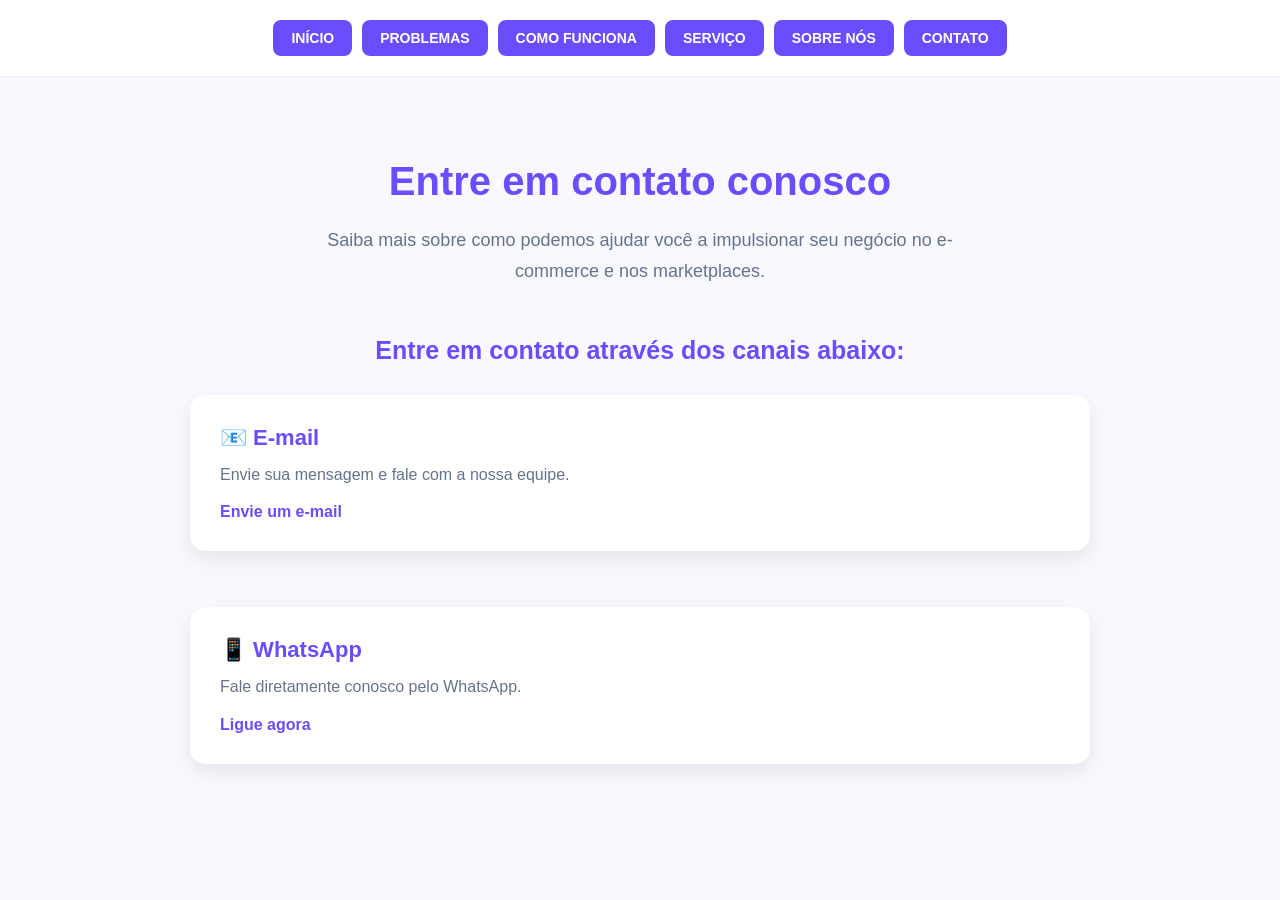
==== contato.html @ 2885ed8c "projeto-impulse" ====
<!DOCTYPE html>
<html lang="pt-BR">

<head>
    <meta charset="UTF-8">
    <meta name="viewport" content="width=device-width, initial-scale=1.0">

    <title>Contato</title>

    <link rel="stylesheet" href="style.css">
</head>

<body>

    <header>
        <nav>
            <a href="index.html"><button>INÍCIO</button></a>
            <a href="Problemas.html"><button>PROBLEMAS</button></a>
            <a href="comofunciona.html"><button>COMO FUNCIONA</button></a>
            <a href="servico.html"><button>SERVIÇO</button></a>
            <a href="sobre.html"><button>SOBRE NÓS</button></a>
            <a href="contato.html"><button>CONTATO</button></a>
        </nav>
    </header>


    <main>

        <section class="contato-introducao">

            <h1 class="titulo-contato">
                Entre em contato conosco
            </h1>

            <p>
                Saiba mais sobre como podemos ajudar você a
                impulsionar seu negócio no e-commerce e nos marketplaces.
            </p>

        </section>


        <section class="contatos">

            <h2>Entre em contato através dos canais abaixo:</h2>


            <div class="card-contato">

                <h3>📧 E-mail</h3>

                <p>
                    Envie sua mensagem e fale com a nossa equipe.
                </p>

                <a href="mailto:contato@impulse.com">
                    Envie um e-mail
                </a>

            </div>
            <br>
<br>
            <div class="card-contato">

                <h3>📱 WhatsApp</h3>

                <p>
                    Fale diretamente conosco pelo WhatsApp.
                </p>

                <a href="tel:+5513999999999">
                    Ligue agora
                </a>

            </div>

        </section>

    </main>

</body>
</html>
---- style.css ----
* {
    margin: 0;
    padding: 0;
    box-sizing: border-box;
}

body {
    font-family: Arial, Helvetica, sans-serif;
    background: #f8f9ff;
    color: #17172b;
}


/* =========================
   MENU
========================= */

header {
    width: 100%;
    padding: 20px 8%;
    background: white;
    border-bottom: 1px solid #eeeeff;
}

nav {
    display: flex;
    justify-content: center;
    align-items: center;
    gap: 10px;
}

nav a {
    text-decoration: none;
}

nav button {
   background: #6c4cff;
   border: none;
   padding: 10px 18px;
   border-radius: 8px;
   color: white;
   font-size: 14px;
   font-weight: 600;
   cursor: pointer;
   transition: 0.3s;
    
}

nav button:hover {
    background: #2563eb;
    transform: translateY(-2px);
}


/* =========================
   PÁGINA PRINCIPAL
========================= */

main {
    min-height: calc(100vh - 80px);
    padding: 80px 20px;
}

main section {
    max-width: 850px;
    margin: 0 auto;
    text-align: center;
}

main h1 {
    font-size: 55px;
    line-height: 1.1;
    margin-bottom: 25px;
}

main p {
    font-size: 18px;
    line-height: 1.7;
    color: #64748b;
    margin-bottom: 18px;
}


/* =========================
   BOTÕES
========================= */

main button {
    margin-top: 20px;
    padding: 16px 32px;
    border: none;
    border-radius: 10px;

    background: linear-gradient(
        90deg,
        #6c4cff,
        #2563eb
    );

    color: white;
    font-size: 16px;
    font-weight: bold;

    cursor: pointer;

    box-shadow: 0 10px 25px rgba(108, 76, 255, 0.25);

    transition: 0.3s;
}

main button:hover {
    transform: translateY(-3px);
    box-shadow: 0 15px 30px rgba(108, 76, 255, 0.35);
}

button:focus-visible,
a:focus-visible {
    outline: 3px solid rgba(108, 76, 255, 0.45);
    outline-offset: 3px;
}


/* =========================
   PÁGINA PROBLEMAS
========================= */

.pagina-problemas {
    background:
        radial-gradient(
            circle at top right,
            rgba(108, 76, 255, 0.12),
            transparent 35%
        ),
        #f8f9ff;
}

.intro-problemas {
    padding-top: 30px;
    padding-bottom: 70px;
}

.intro-problemas h1 {
    max-width: 850px;
    margin: 0 auto 25px;
}

.intro-problemas p {
    max-width: 700px;
    margin: 0 auto;
}


/* =========================
   DESAFIOS
========================= */

.desafios {
    max-width: 1100px !important;
    padding: 60px 20px;
}

.desafios h2 {
    font-size: 36px;
    margin-bottom: 40px;
}

.cards-problemas {
    display: grid;
    grid-template-columns: repeat(2, 1fr);
    gap: 25px;
}

.card-problema {
    background: white;
    padding: 30px;
    border-radius: 16px;

    text-align: left;

    border: 1px solid #eeeeff;

    box-shadow: 0 10px 30px rgba(23, 23, 43, 0.06);

    transition: 0.3s;
}

.card-problema:hover {
    transform: translateY(-5px);
    box-shadow: 0 15px 35px rgba(108, 76, 255, 0.12);
}

.card-problema h3 {
    font-size: 20px;
    margin-bottom: 12px;
    color: #17172b;
}

.card-problema p {
    font-size: 16px;
    margin: 0;
}


/* =========================
   SOLUÇÃO
========================= */

.solucao {
    padding: 90px 20px;
}

.solucao h2 {
    font-size: 40px;
    margin-bottom: 20px;
}

.solucao p {
    margin-bottom: 10px;
}


/* =========================
   COMO FUNCIONA
========================= */

.introducao {
    margin-bottom: 50px;
}

.introducao p {
    line-height: 1.6;
    max-width: 700px;
    text-align: center;
    margin: 0 auto;
}

.titulo-principal {
    color: #6c4cff;
    font-size: 40px;
    text-align: center;
    line-height: 1.2;
    max-width: 700px;
    margin: 0 auto 20px;
    font-weight: 700;
}


/* =========================
   ETAPAS
========================= */

.etapas {
    list-style-type: none;
    padding-left: 0;

    display: flex;
    flex-direction: column;
    gap: 20px;

    max-width: 900px;
    margin: 0 auto;
}

.etapas li {
    background-color: white;
    border-radius: 16px;
    padding: 25px;

    box-shadow: 0 8px 20px rgba(0, 0, 0, 0.08);

    text-align: left;
}

.etapas h3 {
    color: #6c4cff;
    font-size: 20px;
    margin-bottom: 10px;
}

.etapas p {
    color: #64748b;
    font-size: 16px;
    line-height: 1.6;
}


/* =========================
   FRASE FINAL
========================= */

.frase-final {
    font-size: 25px;
    color: #6c4cff;
}


/* =========================
   BOTÃO FINAL
========================= */

.botao-final {
    background-color: #6c4cff;
    color: white;

    border-radius: 10px;
    padding: 15px 30px;
}

.botao-final:hover {
    background-color: #6c4cff;
}


/* =========================
   PÁGINA SERVIÇO
========================= */

.introducao-servico {
    margin-bottom: 50px;
}

.titulo-servico {
    color: #6c4cff;
    font-size: 40px;
    line-height: 1.2;
    margin-bottom: 20px;
}

.introducao-servico p {
    max-width: 700px;
    margin: 0 auto;
    line-height: 1.6;
}

.servicos {
    max-width: 900px;
    margin: 0 auto;
    display: flex;
    flex-direction: column;
    gap: 20px;
}

.card-servico {
    background: white;
    padding: 30px;
    border-radius: 16px;

    box-shadow: 0 8px 20px rgba(0, 0, 0, 0.08);

    text-align: left;
}

.card-servico h3 {
    color: #6c4cff;
    font-size: 20px;
    margin-bottom: 10px;
}

.card-servico p {
    color: #64748b;
    font-size: 16px;
    line-height: 1.6;
}


/* =========================
   CHAMADA SERVIÇO
========================= */

.chamada-servico {
    margin-top: 40px;
}


/* =========================
   PÁGINA SOBRE
========================= */

.sobre-introducao {
    max-width: 800px;
    margin: 0 auto 50px;
}

.titulo-sobre {
    color: #6c4cff;
    font-size: 40px;
    line-height: 1.2;
    margin-bottom: 25px;
}

.sobre-introducao p {
    max-width: 700px;
    margin: 0 auto 18px;
    line-height: 1.7;
}

.missao {
    max-width: 700px;
    margin: 0 auto;
    padding: 35px;

    background: white;
    border-radius: 16px;

    box-shadow: 0 8px 20px rgba(0, 0, 0, 0.08);
}

.missao h2 {
    color: #6c4cff !important;
    margin-bottom: 15px;
    font-size: 20px;
}

.missao p {
    margin: 0;
}

/* =========================
   PÁGINA CONTATO
========================= */

.contato-introducao {
    max-width: 800px;
    margin: 0 auto 50px;
}

.titulo-contato {
    color: #6c4cff;
    font-size: 40px;
    line-height: 1.2;
    margin-bottom: 20px;
}

.contato-introducao p {
    max-width: 700px;
    margin: 0 auto;
    line-height: 1.7;
}

.contatos {
    max-width: 900px;
    margin: 0 auto;
}

.contatos h2 {
    font-size: 25px;
    margin-bottom: 30px;
    color:#6c4cff;
}

.card-contato {
    background: white;
    padding: 30px;
    margin-bottom: 20px;
    border-radius: 16px;

    text-align: left;

    box-shadow: 0 8px 20px rgba(0, 0, 0, 0.08);
}

.card-contato h3 {
    color: #6c4cff;
    font-size: 22px;
    margin-bottom: 10px;
}

.card-contato p {
    color: #64748b;
    font-size: 16px;
    margin-bottom: 15px;
}

.card-contato a {
    color: #6c4cff;
    font-weight: bold;
    text-decoration: none;
}

.card-contato a:hover {
    text-decoration: underline;
}


/* =========================
   CELULAR
========================= */

@media (max-width: 768px) {

    header {
        padding: 15px 10px;
    }

    nav {
        flex-wrap: wrap;
        gap: 2px;
    }

    nav button {
        font-size: 12px;
        padding: 8px;
    }

    main {
        padding: 60px 20px;
    }

    main h1 {
        font-size: 40px;
    }

    main p {
        font-size: 16px;
    }

    .cards-problemas {
        grid-template-columns: 1fr;
    }

    .desafios h2 {
        font-size: 30px;
    }

    .solucao h2 {
        font-size: 32px;
    }

    .titulo-principal {
        font-size: 32px;
    }

    .titulo-servico {
        font-size: 32px;
    }

    .titulo-sobre {
        font-size: 32px;
    }

    .frase-final {
        font-size: 22px;
    }

    .etapas li {
        padding: 20px;
    }

    .card-servico {
        padding: 20px;
    }

    .missao {
        padding: 25px;
    }
}
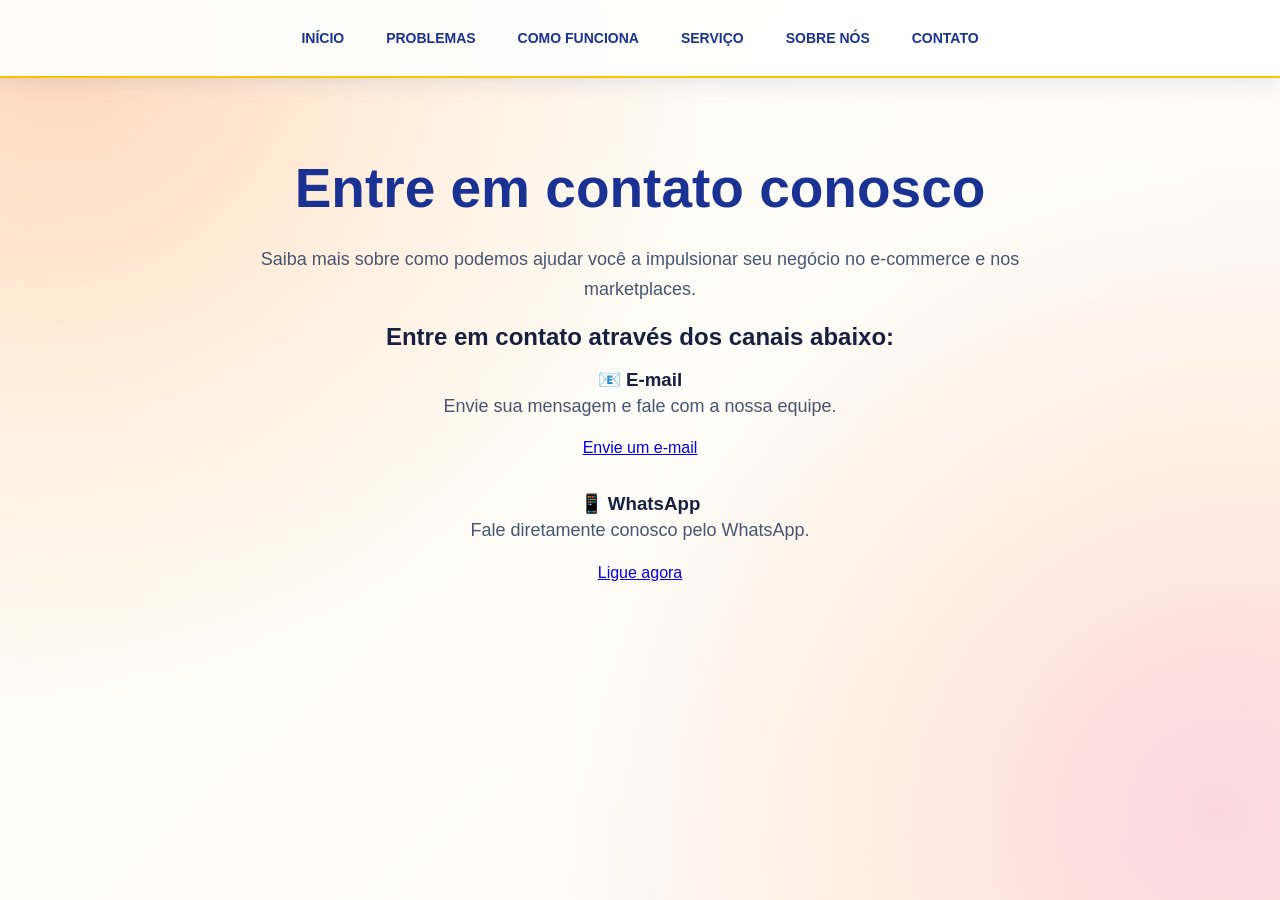
==== commit 52c97b13: "alteracao-html" ====
--- a/contato.html
+++ b/contato.html
@@ -43,6 +43,7 @@
         <section class="contatos">
 
             <h2>Entre em contato através dos canais abaixo:</h2>
+            <br>
 
 
             <div class="card-contato">
--- a/style.css
+++ b/style.css
@@ -4,10 +4,36 @@
     box-sizing: border-box;
 }
 
+
+/* =========================
+   FUNDO
+========================= */
+
 body {
     font-family: Arial, Helvetica, sans-serif;
-    background: #f8f9ff;
-    color: #17172b;
+    color: #17213f;
+
+    background:
+        radial-gradient(
+            circle at 5% 5%,
+            rgba(255, 106, 0, 0.22) 0%,
+            rgba(255, 166, 80, 0.12) 25%,
+            transparent 45%
+        ),
+        radial-gradient(
+            circle at 95% 90%,
+            rgba(230, 43, 90, 0.16) 0%,
+            rgba(255, 106, 0, 0.08) 25%,
+            transparent 45%
+        ),
+        linear-gradient(
+            135deg,
+            #fff8f0 0%,
+            #fffdf9 50%,
+            #fff7f5 100%
+        );
+
+    min-height: 100vh;
 }
 
 
@@ -18,8 +44,15 @@
 header {
     width: 100%;
     padding: 20px 8%;
-    background: white;
-    border-bottom: 1px solid #eeeeff;
+
+    background: rgba(255, 255, 255, 0.95);
+
+    border-bottom: 2px solid #FFC200;
+
+    box-shadow: 0 5px 20px rgba(26, 50, 147, 0.10);
+
+    position: relative;
+    z-index: 10;
 }
 
 nav {
@@ -33,21 +66,69 @@
     text-decoration: none;
 }
 
+
+/* =========================
+   LOGO
+========================= */
+
+.logo {
+    display: flex;
+
+    align-items: center;
+
+    margin-right: 15px;
+
+    width: 45px;
+
+    height: 45px;
+
+    flex-shrink: 0;
+}
+
+.logo img {
+    width: 70px !important;
+
+    height: 70px !important;
+
+    max-width: 70px !important;
+
+    max-height: 70px !important;
+
+    object-fit: contain;
+
+    display: block;
+}
+
+
+/* =========================
+   BOTÕES DO MENU
+========================= */
+
 nav button {
-   background: #6c4cff;
-   border: none;
-   padding: 10px 18px;
-   border-radius: 8px;
-   color: white;
-   font-size: 14px;
-   font-weight: 600;
-   cursor: pointer;
-   transition: 0.3s;
-    
+    background: transparent;
+
+    border: none;
+
+    padding: 10px 16px;
+
+    border-radius: 8px;
+
+    color: #1A3293;
+
+    font-size: 14px;
+
+    font-weight: 700;
+
+    cursor: pointer;
+
+    transition: 0.3s;
 }
 
 nav button:hover {
-    background: #2563eb;
+    color: white;
+
+    background: #1A3293;
+
     transform: translateY(-2px);
 }
 
@@ -58,25 +139,35 @@
 
 main {
     min-height: calc(100vh - 80px);
+
     padding: 80px 20px;
 }
 
 main section {
     max-width: 850px;
+
     margin: 0 auto;
+
     text-align: center;
 }
 
 main h1 {
     font-size: 55px;
+
     line-height: 1.1;
+
     margin-bottom: 25px;
+
+    color: #1A3293;
 }
 
 main p {
     font-size: 18px;
+
     line-height: 1.7;
-    color: #64748b;
+
+    color: #465572;
+
     margin-bottom: 18px;
 }
 
@@ -87,36 +178,46 @@
 
 main button {
     margin-top: 20px;
+
     padding: 16px 32px;
+
     border: none;
+
     border-radius: 10px;
 
     background: linear-gradient(
-        90deg,
-        #6c4cff,
-        #2563eb
+        100deg,
+        #1A3293,
+        #00A3E0,
+        #FF6A00
     );
 
     color: white;
+
     font-size: 16px;
+
     font-weight: bold;
 
     cursor: pointer;
 
-    box-shadow: 0 10px 25px rgba(108, 76, 255, 0.25);
+    box-shadow:
+        0 10px 25px rgba(26, 50, 147, 0.30);
 
     transition: 0.3s;
 }
 
 main button:hover {
-    transform: translateY(-3px);
-    box-shadow: 0 15px 30px rgba(108, 76, 255, 0.35);
-}
-
-button:focus-visible,
-a:focus-visible {
-    outline: 3px solid rgba(108, 76, 255, 0.45);
-    outline-offset: 3px;
+    transform: translateY(-4px);
+
+    background: linear-gradient(
+        100deg,
+        #FF6A00,
+        #FFC200,
+        #E62B5A
+    );
+
+    box-shadow:
+        0 15px 30px rgba(230, 43, 90, 0.25);
 }
 
 
@@ -125,27 +226,24 @@
 ========================= */
 
 .pagina-problemas {
-    background:
-        radial-gradient(
-            circle at top right,
-            rgba(108, 76, 255, 0.12),
-            transparent 35%
-        ),
-        #f8f9ff;
+    background: transparent;
 }
 
 .intro-problemas {
     padding-top: 30px;
+
     padding-bottom: 70px;
 }
 
 .intro-problemas h1 {
     max-width: 850px;
+
     margin: 0 auto 25px;
 }
 
 .intro-problemas p {
     max-width: 700px;
+
     margin: 0 auto;
 }
 
@@ -156,47 +254,63 @@
 
 .desafios {
     max-width: 1100px !important;
+
     padding: 60px 20px;
 }
 
 .desafios h2 {
     font-size: 36px;
+
     margin-bottom: 40px;
+
+    color: #1A3293;
 }
 
 .cards-problemas {
     display: grid;
+
     grid-template-columns: repeat(2, 1fr);
+
     gap: 25px;
 }
 
 .card-problema {
-    background: white;
+    background: rgba(255, 255, 255, 0.97);
+
     padding: 30px;
-    border-radius: 16px;
+
+    border-radius: 18px;
 
     text-align: left;
 
-    border: 1px solid #eeeeff;
-
-    box-shadow: 0 10px 30px rgba(23, 23, 43, 0.06);
+    border: 2px solid rgba(255, 194, 0, 0.35);
+
+    box-shadow:
+        0 12px 30px rgba(26, 50, 147, 0.10);
 
     transition: 0.3s;
 }
 
 .card-problema:hover {
-    transform: translateY(-5px);
-    box-shadow: 0 15px 35px rgba(108, 76, 255, 0.12);
+    transform: translateY(-6px);
+
+    border-color: #FF6A00;
+
+    box-shadow:
+        0 18px 35px rgba(255, 106, 0, 0.20);
 }
 
 .card-problema h3 {
     font-size: 20px;
+
     margin-bottom: 12px;
-    color: #17172b;
+
+    color: #1A3293;
 }
 
 .card-problema p {
     font-size: 16px;
+
     margin: 0;
 }
 
@@ -211,7 +325,10 @@
 
 .solucao h2 {
     font-size: 40px;
+
     margin-bottom: 20px;
+
+    color: #1A3293;
 }
 
 .solucao p {
@@ -229,18 +346,27 @@
 
 .introducao p {
     line-height: 1.6;
+
     max-width: 700px;
+
     text-align: center;
+
     margin: 0 auto;
 }
 
 .titulo-principal {
-    color: #6c4cff;
+    color: #1A3293;
+
     font-size: 40px;
+
     text-align: center;
+
     line-height: 1.2;
+
     max-width: 700px;
+
     margin: 0 auto 20px;
+
     font-weight: 700;
 }
 
@@ -250,307 +376,54 @@
 ========================= */
 
 .etapas {
-    list-style-type: none;
+    list-style: none;
+
     padding-left: 0;
 
     display: flex;
+
     flex-direction: column;
+
     gap: 20px;
 
     max-width: 900px;
+
     margin: 0 auto;
 }
 
 .etapas li {
-    background-color: white;
-    border-radius: 16px;
+    background: rgba(255, 255, 255, 0.97);
+
+    border-radius: 18px;
+
     padding: 25px;
 
-    box-shadow: 0 8px 20px rgba(0, 0, 0, 0.08);
+    border-left: 6px solid #FF6A00;
+
+    box-shadow:
+        0 8px 20px rgba(26, 50, 147, 0.10);
 
     text-align: left;
+
+    transition: 0.3s;
+}
+
+.etapas li:hover {
+    transform: translateY(-5px);
+
+    border-left-color: #E62B5A;
+
+    box-shadow:
+        0 14px 30px rgba(230, 43, 90, 0.18);
 }
 
 .etapas h3 {
-    color: #6c4cff;
+    color: #1A3293;
+
     font-size: 20px;
+
     margin-bottom: 10px;
 }
 
 .etapas p {
-    color: #64748b;
-    font-size: 16px;
-    line-height: 1.6;
-}
-
-
-/* =========================
-   FRASE FINAL
-========================= */
-
-.frase-final {
-    font-size: 25px;
-    color: #6c4cff;
-}
-
-
-/* =========================
-   BOTÃO FINAL
-========================= */
-
-.botao-final {
-    background-color: #6c4cff;
-    color: white;
-
-    border-radius: 10px;
-    padding: 15px 30px;
-}
-
-.botao-final:hover {
-    background-color: #6c4cff;
-}
-
-
-/* =========================
-   PÁGINA SERVIÇO
-========================= */
-
-.introducao-servico {
-    margin-bottom: 50px;
-}
-
-.titulo-servico {
-    color: #6c4cff;
-    font-size: 40px;
-    line-height: 1.2;
-    margin-bottom: 20px;
-}
-
-.introducao-servico p {
-    max-width: 700px;
-    margin: 0 auto;
-    line-height: 1.6;
-}
-
-.servicos {
-    max-width: 900px;
-    margin: 0 auto;
-    display: flex;
-    flex-direction: column;
-    gap: 20px;
-}
-
-.card-servico {
-    background: white;
-    padding: 30px;
-    border-radius: 16px;
-
-    box-shadow: 0 8px 20px rgba(0, 0, 0, 0.08);
-
-    text-align: left;
-}
-
-.card-servico h3 {
-    color: #6c4cff;
-    font-size: 20px;
-    margin-bottom: 10px;
-}
-
-.card-servico p {
-    color: #64748b;
-    font-size: 16px;
-    line-height: 1.6;
-}
-
-
-/* =========================
-   CHAMADA SERVIÇO
-========================= */
-
-.chamada-servico {
-    margin-top: 40px;
-}
-
-
-/* =========================
-   PÁGINA SOBRE
-========================= */
-
-.sobre-introducao {
-    max-width: 800px;
-    margin: 0 auto 50px;
-}
-
-.titulo-sobre {
-    color: #6c4cff;
-    font-size: 40px;
-    line-height: 1.2;
-    margin-bottom: 25px;
-}
-
-.sobre-introducao p {
-    max-width: 700px;
-    margin: 0 auto 18px;
-    line-height: 1.7;
-}
-
-.missao {
-    max-width: 700px;
-    margin: 0 auto;
-    padding: 35px;
-
-    background: white;
-    border-radius: 16px;
-
-    box-shadow: 0 8px 20px rgba(0, 0, 0, 0.08);
-}
-
-.missao h2 {
-    color: #6c4cff !important;
-    margin-bottom: 15px;
-    font-size: 20px;
-}
-
-.missao p {
-    margin: 0;
-}
-
-/* =========================
-   PÁGINA CONTATO
-========================= */
-
-.contato-introducao {
-    max-width: 800px;
-    margin: 0 auto 50px;
-}
-
-.titulo-contato {
-    color: #6c4cff;
-    font-size: 40px;
-    line-height: 1.2;
-    margin-bottom: 20px;
-}
-
-.contato-introducao p {
-    max-width: 700px;
-    margin: 0 auto;
-    line-height: 1.7;
-}
-
-.contatos {
-    max-width: 900px;
-    margin: 0 auto;
-}
-
-.contatos h2 {
-    font-size: 25px;
-    margin-bottom: 30px;
-    color:#6c4cff;
-}
-
-.card-contato {
-    background: white;
-    padding: 30px;
-    margin-bottom: 20px;
-    border-radius: 16px;
-
-    text-align: left;
-
-    box-shadow: 0 8px 20px rgba(0, 0, 0, 0.08);
-}
-
-.card-contato h3 {
-    color: #6c4cff;
-    font-size: 22px;
-    margin-bottom: 10px;
-}
-
-.card-contato p {
-    color: #64748b;
-    font-size: 16px;
-    margin-bottom: 15px;
-}
-
-.card-contato a {
-    color: #6c4cff;
-    font-weight: bold;
-    text-decoration: none;
-}
-
-.card-contato a:hover {
-    text-decoration: underline;
-}
-
-
-/* =========================
-   CELULAR
-========================= */
-
-@media (max-width: 768px) {
-
-    header {
-        padding: 15px 10px;
-    }
-
-    nav {
-        flex-wrap: wrap;
-        gap: 2px;
-    }
-
-    nav button {
-        font-size: 12px;
-        padding: 8px;
-    }
-
-    main {
-        padding: 60px 20px;
-    }
-
-    main h1 {
-        font-size: 40px;
-    }
-
-    main p {
-        font-size: 16px;
-    }
-
-    .cards-problemas {
-        grid-template-columns: 1fr;
-    }
-
-    .desafios h2 {
-        font-size: 30px;
-    }
-
-    .solucao h2 {
-        font-size: 32px;
-    }
-
-    .titulo-principal {
-        font-size: 32px;
-    }
-
-    .titulo-servico {
-        font-size: 32px;
-    }
-
-    .titulo-sobre {
-        font-size: 32px;
-    }
-
-    .frase-final {
-        font-size: 22px;
-    }
-
-    .etapas li {
-        padding: 20px;
-    }
-
-    .card-servico {
-        padding: 20px;
-    }
-
-    .missao {
-        padding: 25px;
-    }
-}+    color: #64748b
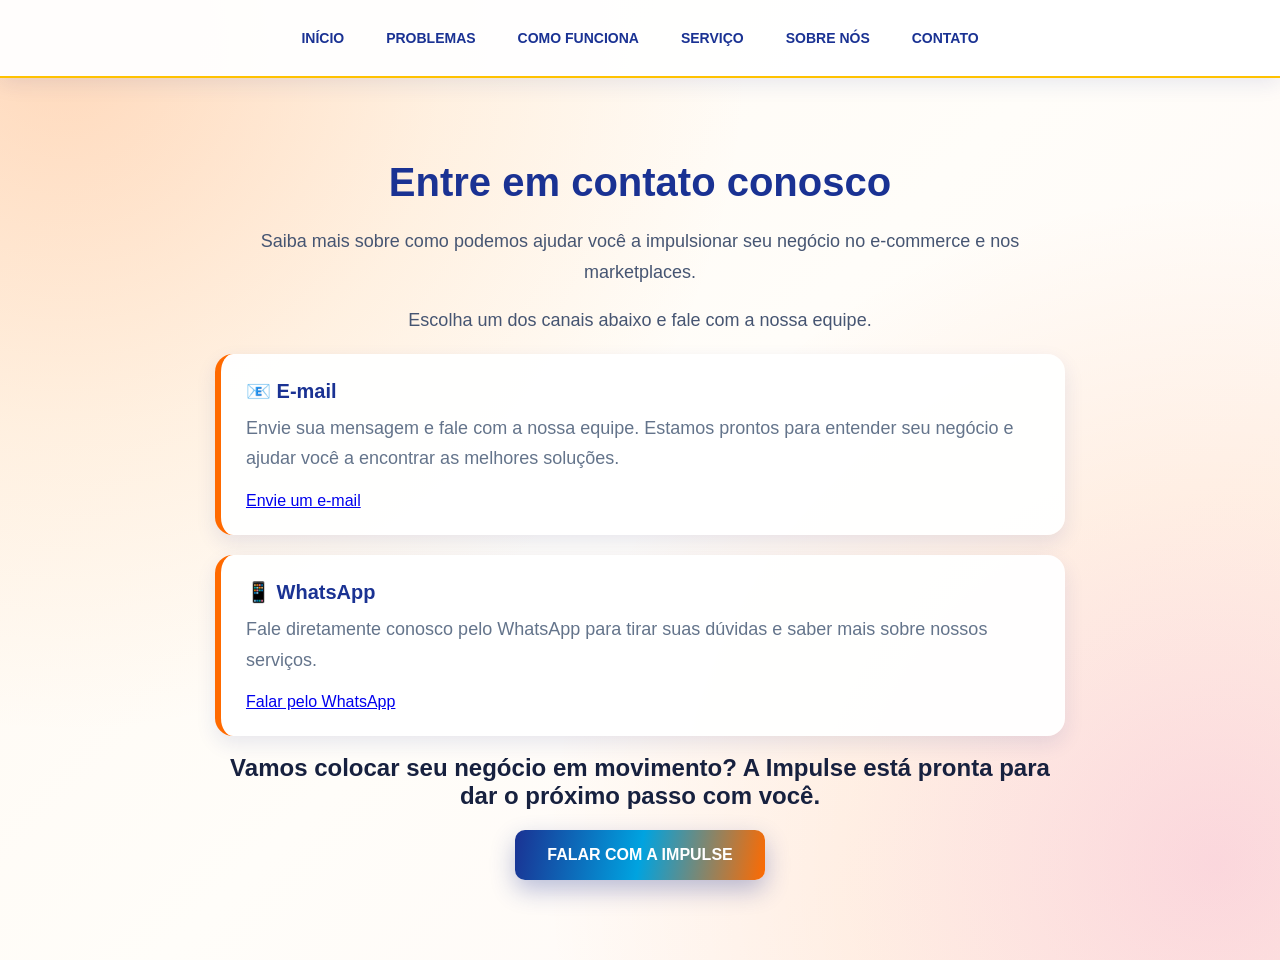
==== commit e00fdff3: "alteracoes-fnais" ====
--- a/contato.html
+++ b/contato.html
@@ -13,71 +13,128 @@
 <body>
 
     <header>
+
         <nav>
-            <a href="index.html"><button>INÍCIO</button></a>
-            <a href="Problemas.html"><button>PROBLEMAS</button></a>
-            <a href="comofunciona.html"><button>COMO FUNCIONA</button></a>
-            <a href="servico.html"><button>SERVIÇO</button></a>
-            <a href="sobre.html"><button>SOBRE NÓS</button></a>
-            <a href="contato.html"><button>CONTATO</button></a>
+
+            <a href="index.html">
+                <button>INÍCIO</button>
+            </a>
+
+            <a href="Problemas.html">
+                <button>PROBLEMAS</button>
+            </a>
+
+            <a href="comofunciona.html">
+                <button>COMO FUNCIONA</button>
+            </a>
+
+            <a href="servico.html">
+                <button>SERVIÇO</button>
+            </a>
+
+            <a href="sobre.html">
+                <button>SOBRE NÓS</button>
+            </a>
+
+            <a href="contato.html">
+                <button>CONTATO</button>
+            </a>
+
         </nav>
+
     </header>
 
 
     <main>
 
-        <section class="contato-introducao">
+        <!-- INTRODUÇÃO -->
 
-            <h1 class="titulo-contato">
+        <section>
+
+            <h2 class="titulo-principal">
                 Entre em contato conosco
-            </h1>
+            </h2>
 
             <p>
                 Saiba mais sobre como podemos ajudar você a
                 impulsionar seu negócio no e-commerce e nos marketplaces.
             </p>
 
+            <p>
+                Escolha um dos canais abaixo e fale com a nossa equipe.
+            </p>
+
         </section>
 
 
-        <section class="contatos">
+        <!-- CANAIS DE CONTATO -->
 
-            <h2>Entre em contato através dos canais abaixo:</h2>
+        <section>
+
+            <ul class="etapas">
+
+                <li>
+
+                    <h3>📧 E-mail</h3>
+
+                    <p>
+                        Envie sua mensagem e fale com a nossa equipe.
+                        Estamos prontos para entender seu negócio
+                        e ajudar você a encontrar as melhores soluções.
+                    </p>
+
+                    <a href="mailto:contato@impulse.com">
+                        Envie um e-mail
+                    </a>
+
+                </li>
+
+
+                <li>
+
+                    <h3>📱 WhatsApp</h3>
+
+                    <p>
+                        Fale diretamente conosco pelo WhatsApp
+                        para tirar suas dúvidas e saber mais
+                        sobre nossos serviços.
+                    </p>
+
+                    <a href="tel:+5513999999999">
+                        Falar pelo WhatsApp
+                    </a>
+
+                </li>
+
+            </ul>
+
+        </section>
+
+
+        <!-- FRASE FINAL -->
+
+        <section>
+
             <br>
 
+            <h2 class="frase-final">
+                Vamos colocar seu negócio em movimento?
+                A Impulse está pronta para dar o próximo passo com você.
+            </h2>
 
-            <div class="card-contato">
+            <a href="mailto:contato@impulse.com">
 
-                <h3>📧 E-mail</h3>
+                <button class="botao-final">
+                    FALAR COM A IMPULSE
+                </button>
 
-                <p>
-                    Envie sua mensagem e fale com a nossa equipe.
-                </p>
-
-                <a href="mailto:contato@impulse.com">
-                    Envie um e-mail
-                </a>
-
-            </div>
-            <br>
-<br>
-            <div class="card-contato">
-
-                <h3>📱 WhatsApp</h3>
-
-                <p>
-                    Fale diretamente conosco pelo WhatsApp.
-                </p>
-
-                <a href="tel:+5513999999999">
-                    Ligue agora
-                </a>
-
-            </div>
+            </a>
 
         </section>
+
 
     </main>
 
 </body>
+
 </html>
